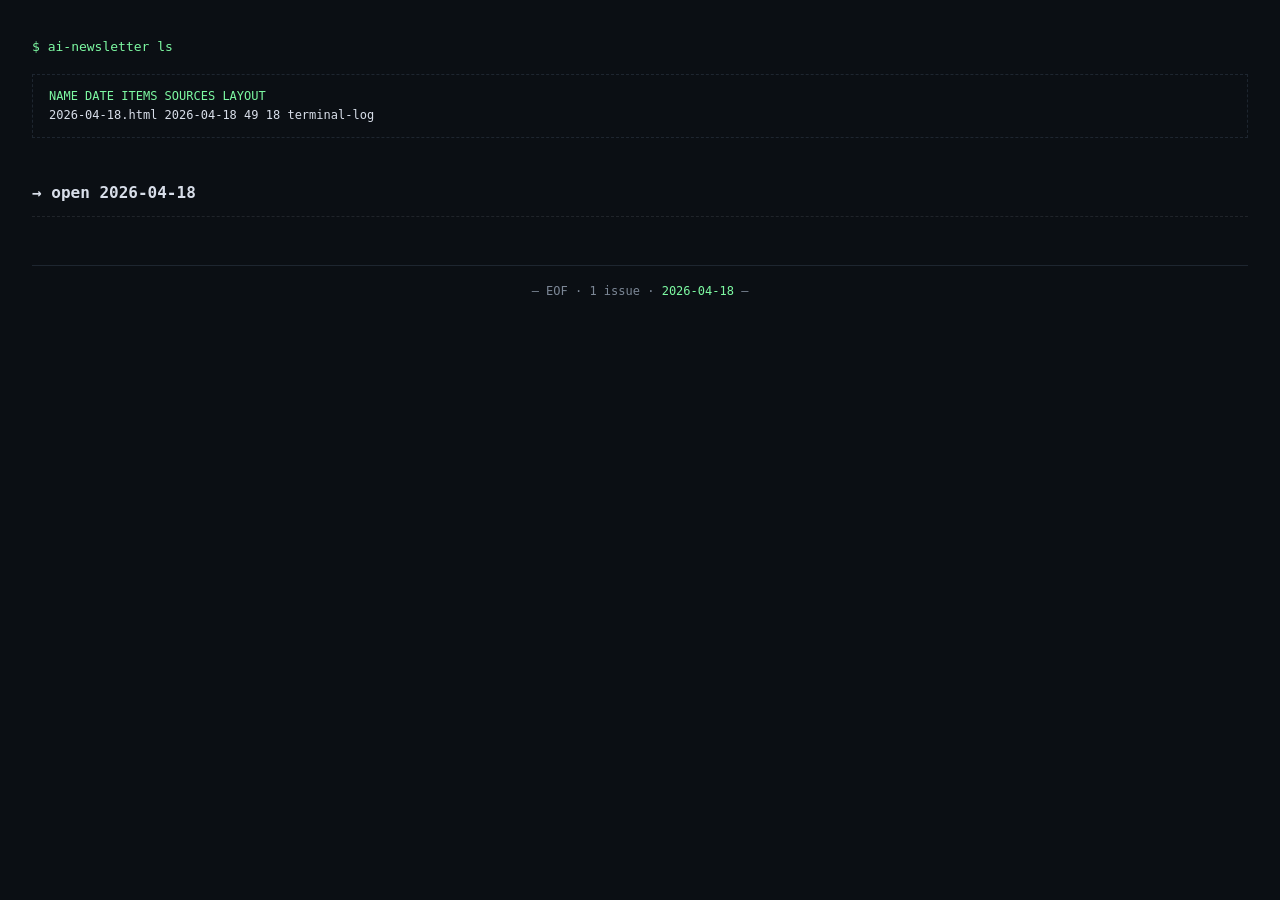
==== site/index.html @ 0787b19b "init: AI newsletter builder with skill and first issue - ai-newsletter-builder skill (SKILL.md + 6 r" ====
<!DOCTYPE html>
<html lang="zh-CN"><head>
  <meta charset="UTF-8">
  <meta name="viewport" content="width=device-width,initial-scale=1">
  <title>AI 日报</title>
  <link rel="stylesheet" href="assets/style.css">
</head><body>
<!-- layout: terminal-log -->
<!-- design: terminal -->

<pre class="prompt">$ ai-newsletter ls</pre>

<div class="meta-block">
  <span class="k">NAME             DATE         ITEMS  SOURCES  LAYOUT</span><br>
  2026-04-18.html  2026-04-18   49     18       terminal-log
</div>

<div class="log-entry">
  <a href="issues/2026-04-18.html">→ open 2026-04-18</a>
</div>

<footer class="eof">
  <p>— EOF · 1 issue · <a href="issues/2026-04-18.html">2026-04-18</a> —</p>
</footer>
</body></html>
---- site/assets/style.css ----
/* Generated by init_site.py — do not edit by hand. Regenerate by re-running init. */
:root {
  --bg: #0B0F14;
  --surface: #11161D;
  --ink: #D8DEE9;
  --ink-muted: #7C8796;
  --accent: #7DF9A2;
  --accent-soft: #1B2B22;
  --divider: #1E2630;
  --radius: 4px;
  --max-w: 820px;
  --font-body: "JetBrains Mono", "IBM Plex Mono", ui-monospace, "SF Mono", monospace;
  --font-display: "JetBrains Mono", "IBM Plex Mono", ui-monospace, monospace;
  --font-mono: "JetBrains Mono", "IBM Plex Mono", ui-monospace, monospace;

  --cat-major-release: #7DF9A2;
  --cat-industry-business: #F5C66C;
  --cat-research-frontier: #A1A1FF;
  --cat-tools-release: #5DE1E6;
  --cat-policy-regulation: #FF8D7A;
}

* { box-sizing: border-box; }
html, body { margin: 0; padding: 0; }
body {
  background: var(--bg);
  color: var(--ink);
  font-family: var(--font-body);
  -webkit-font-smoothing: antialiased;
  line-height: 1.6;
}
main { max-width: var(--max-w); margin: 0 auto; padding: 32px 24px 80px; }
a { color: var(--accent); text-decoration: none; }
a:hover { text-decoration: underline; }
hr { border: 0; border-top: 1px solid var(--divider); margin: 32px 0; }

h1, h2, h3 { font-family: var(--font-display); line-height: 1.3; margin-top: 0; }
h1 { font-size: 36px; }
h2 { font-size: 22px; margin-top: 40px; }
h3 { font-size: 18px; margin-top: 24px; }
p { margin: 0 0 12px; }
small { color: var(--ink-muted); font-size: 13px; }

.site-header { border-bottom: 1px solid var(--divider); padding: 20px 0; margin-bottom: 24px; }
.site-header a { color: var(--ink); font-weight: 600; }

.issue-list { list-style: none; padding: 0; margin: 0; }
.issue-list li { border-bottom: 1px solid var(--divider); padding: 18px 0; }
.issue-list li:last-child { border-bottom: 0; }
.issue-list time { color: var(--ink-muted); font-size: 13px; font-family: var(--font-mono); display: block; margin-bottom: 6px; }
.issue-list h3 a { color: var(--ink); }
.issue-list .teaser { color: var(--ink-muted); margin: 6px 0 10px; }
.issue-list .category-tags { display: flex; flex-wrap: wrap; gap: 8px; margin: 8px 0; }
.issue-list .top-item-list { list-style: none; padding: 0; margin: 12px 0 0; }
.issue-list .top-item-list li { padding: 6px 0; display: flex; flex-wrap: wrap; gap: 8px; align-items: baseline; border: 0; }
.issue-list .top-item-list li a { color: var(--ink); }

.category-tag { font-size: 11px; padding: 2px 8px; border-radius: 999px; background: var(--accent-soft); color: var(--accent); display: inline-block; }
.category-tag[data-slug="major-release"] { background: color-mix(in srgb, var(--cat-major-release) 15%, transparent); color: var(--cat-major-release); }
.category-tag[data-slug="industry-business"] { background: color-mix(in srgb, var(--cat-industry-business) 15%, transparent); color: var(--cat-industry-business); }
.category-tag[data-slug="research-frontier"] { background: color-mix(in srgb, var(--cat-research-frontier) 15%, transparent); color: var(--cat-research-frontier); }
.category-tag[data-slug="tools-release"] { background: color-mix(in srgb, var(--cat-tools-release) 15%, transparent); color: var(--cat-tools-release); }
.category-tag[data-slug="policy-regulation"] { background: color-mix(in srgb, var(--cat-policy-regulation) 15%, transparent); color: var(--cat-policy-regulation); }

.source-badge { font-size: 11px; color: var(--ink-muted); margin-left: 8px; font-family: var(--font-mono); }

article.item { border-bottom: 1px solid var(--divider); padding: 20px 0; }
article.item:last-child { border-bottom: 0; }
article.item h3 { margin: 0 0 4px; font-size: 18px; line-height: 1.35; }
article.item h3 a { color: var(--ink); }
article.item .meta { color: var(--ink-muted); font-size: 12px; margin-top: 6px; }
article.item details summary { cursor: pointer; color: var(--ink-muted); font-size: 12px; margin-top: 6px; }
article.item details ul { margin: 6px 0 0; padding-left: 18px; }

.category { margin-top: 40px; }
.category > h2 { display: flex; align-items: center; gap: 10px; }
.category__count { color: var(--ink-muted); font-size: 13px; font-weight: 400; }

.site-footer { margin-top: 80px; padding: 24px 0; border-top: 1px solid var(--divider); color: var(--ink-muted); font-size: 13px; text-align: center; }

/* === custom css from design.md === */
body { font-feature-settings: "liga" 0; }
.hero { border: 1px solid var(--divider); padding: 20px; margin: 24px 0 32px; background: var(--surface); }
.hero__prompt { color: var(--accent); font-size: 12px; margin-bottom: 12px; }
.hero__title { font-size: 28px; margin: 0 0 8px; }
.hero__lead { color: var(--ink-muted); margin: 0 0 12px; }
.hero__meta { color: var(--ink-muted); font-size: 12px; border-top: 1px dashed var(--divider); padding-top: 8px; }
.category-tag::before { content: "["; }
.category-tag::after { content: "]"; }

/* ── terminal-log layout ── */
body { padding: 24px 32px; }
.prompt { color: var(--accent); margin-bottom: 16px; }
.meta-block { font-size: 12px; margin-bottom: 32px; border: 1px dashed var(--divider); padding: 12px 16px; }
.meta-block .k { color: var(--accent); }
.category { margin-bottom: 40px; }
.category h2 { font-size: 14px; color: var(--accent); border-bottom: 1px solid var(--divider); padding-bottom: 6px; margin-bottom: 16px; letter-spacing: 0.2em; }
.log-entry { margin-bottom: 16px; padding: 10px 0; border-bottom: 1px dashed rgba(216,222,233,0.1); }
.log-entry .time { color: var(--ink-muted); margin-right: 8px; }
.log-entry .src { color: var(--accent-soft); background: rgba(125,249,162,0.1); padding: 1px 6px; border-radius: 3px; font-size: 11px; margin-right: 8px; }
.log-entry .tag-recent { color: var(--accent); font-size: 11px; margin-left: 6px; }
.log-entry a { color: var(--ink); text-decoration: none; font-weight: 700; }
.log-entry a:hover { color: var(--accent); }
.log-entry .body { margin-top: 6px; color: var(--ink-muted); font-size: 12px; line-height: 1.6; padding-left: 16px; }
.eof { color: var(--ink-muted); margin-top: 48px; border-top: 1px solid var(--divider); padding-top: 16px; font-size: 12px; text-align: center; }
.eof a { color: var(--accent); }
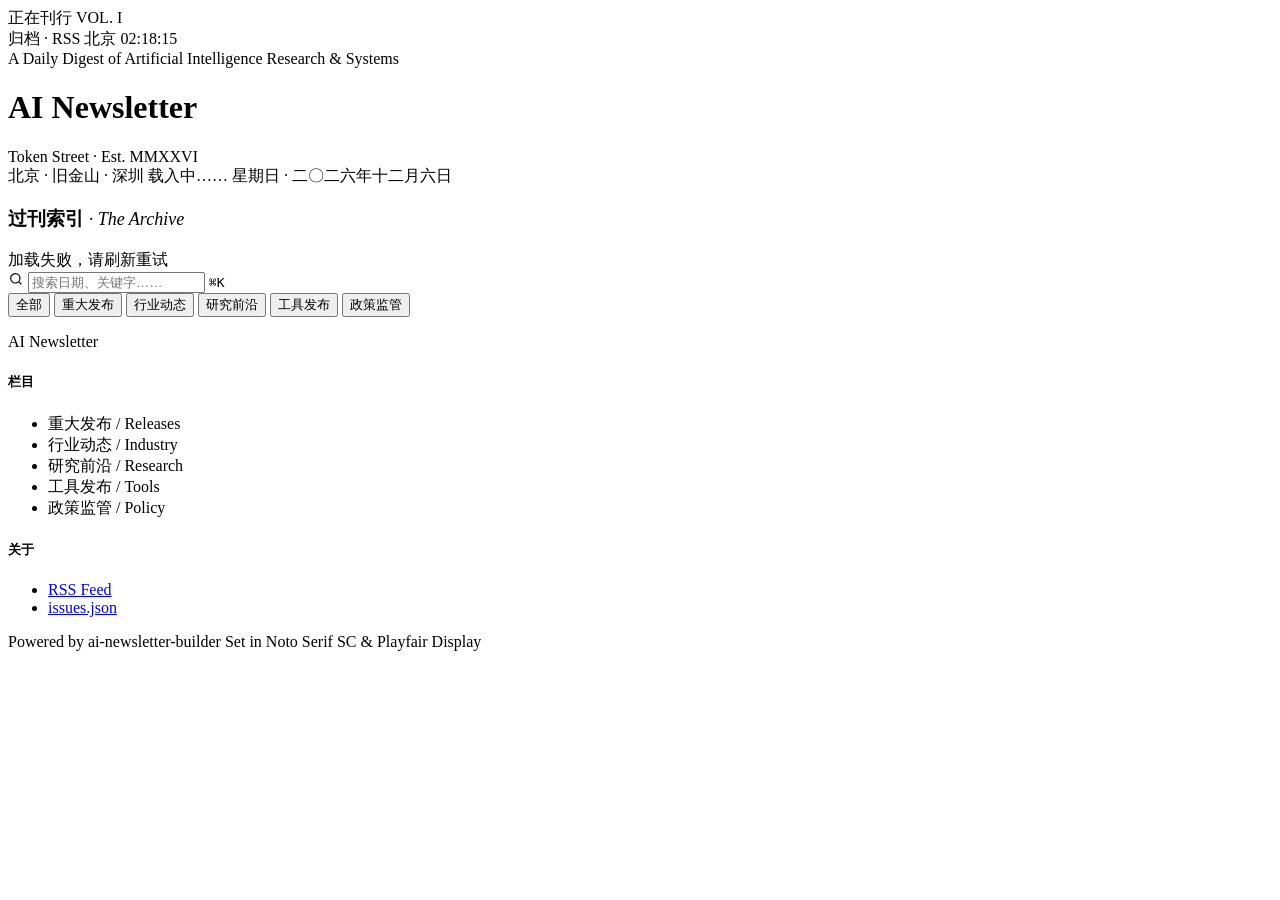
==== commit a92beeeb: "refactor: move skill files into skill/ subdirectory Restructure repo so skill and site coexist: - sk" ====
--- a/site/index.html
+++ b/site/index.html
@@ -1,25 +1,290 @@
-<!DOCTYPE html>
-<html lang="zh-CN"><head>
-  <meta charset="UTF-8">
+<!-- layout: newspaper-editorial -->
+<!doctype html>
+<html lang="zh-CN">
+<head>
+  <meta charset="utf-8">
   <meta name="viewport" content="width=device-width,initial-scale=1">
-  <title>AI 日报</title>
+  <title>AI Newsletter — </title>
+  <meta name="description" content="AI Newsletter — ">
   <link rel="stylesheet" href="assets/style.css">
-</head><body>
-<!-- layout: terminal-log -->
-<!-- design: terminal -->
-
-<pre class="prompt">$ ai-newsletter ls</pre>
-
-<div class="meta-block">
-  <span class="k">NAME             DATE         ITEMS  SOURCES  LAYOUT</span><br>
-  2026-04-18.html  2026-04-18   49     18       terminal-log
-</div>
-
-<div class="log-entry">
-  <a href="issues/2026-04-18.html">→ open 2026-04-18</a>
-</div>
-
-<footer class="eof">
-  <p>— EOF · 1 issue · <a href="issues/2026-04-18.html">2026-04-18</a> —</p>
-</footer>
-</body></html>
+  <link rel="alternate" type="application/rss+xml" title="AI Newsletter RSS" href="feed.xml">
+</head>
+<body>
+<main class="paper">
+
+  <!-- ====== TOP BAR ====== -->
+  <div class="topbar">
+    <div class="left">
+      <span><span class="dot"></span>正在刊行</span>
+      <span id="topbar-issue">VOL. I</span>
+    </div>
+    <div class="right">
+      <span>归档 · RSS</span>
+      <span id="clock">— : —</span>
+    </div>
+  </div>
+
+  <!-- ====== MASTHEAD ====== -->
+  <header class="masthead">
+    <div class="kicker">A Daily Digest of Artificial Intelligence Research &amp; Systems</div>
+    <h1><span class="cn">AI Newsletter</span></h1>
+    <div class="en">Token Street &middot; Est. MMXXVI</div>
+    <div class="meta-strip">
+      <span class="l">北京 · 旧金山 · 深圳</span>
+      <span class="c" id="issue-count">载入中……</span>
+      <span class="r" id="today">载入中……</span>
+    </div>
+  </header>
+
+  <!-- ====== FEATURED (由 JS 填充) ====== -->
+  <section class="featured" id="featured" style="display:none">
+    <div>
+      <div class="feat-tag">最新一期 · LATEST ISSUE</div>
+      <h2 id="feat-title"><a id="feat-link" href="#"></a></h2>
+      <p class="dek" id="feat-summary"></p>
+      <div class="byline" id="feat-byline"></div>
+    </div>
+    <aside class="aside">
+      <h4>今日数字 · IN NUMBERS</h4>
+      <ul id="feat-numbers"></ul>
+      <h4>头条 · TOP STORY</h4>
+      <p id="feat-quote" style="font-family:var(--serif);font-size:14px;line-height:1.6;color:var(--ink);font-style:italic;margin:0"></p>
+      <p id="feat-quote-attr" style="margin:6px 0 0;font-family:var(--mono);font-size:10px;letter-spacing:.14em;text-transform:uppercase;color:var(--ink-mute)"></p>
+    </aside>
+  </section>
+
+  <!-- ====== ARCHIVE ====== -->
+  <div class="section-head">
+    <h3>过刊索引 <span style="font-family:var(--display);font-style:italic;font-weight:400;color:var(--ink-soft);font-size:18px">· The Archive</span></h3>
+    <span class="meta" id="countline">载入中……</span>
+  </div>
+
+  <!-- Search + Filters -->
+  <div class="toolrow">
+    <label class="search" for="q">
+      <svg width="16" height="16" viewBox="0 0 24 24" fill="none" stroke="currentColor" stroke-width="1.8"><circle cx="11" cy="11" r="7"/><path d="m20 20-3.5-3.5"/></svg>
+      <input id="q" type="search" placeholder="搜索日期、关键字……" autocomplete="off"/>
+      <kbd>⌘K</kbd>
+    </label>
+    <div class="filters" id="filters">
+      <button class="chip on" data-cat="">全部</button>
+      <button class="chip" data-cat="major-release">重大发布</button>
+      <button class="chip" data-cat="industry-business">行业动态</button>
+      <button class="chip" data-cat="research-frontier">研究前沿</button>
+      <button class="chip" data-cat="tools-release">工具发布</button>
+      <button class="chip" data-cat="policy-regulation">政策监管</button>
+    </div>
+  </div>
+
+  <ul class="issues" id="issues-list"></ul>
+  <div id="noresults" class="empty" style="display:none">未找到匹配条目。</div>
+
+  <!-- ====== FOOTER ====== -->
+  <footer class="site-footer">
+    <div class="colophon">
+      <span class="brand">AI Newsletter</span>
+      
+    </div>
+    <div>
+      <h5>栏目</h5>
+      <ul>
+        <li>重大发布 / Releases</li>
+        <li>行业动态 / Industry</li>
+        <li>研究前沿 / Research</li>
+        <li>工具发布 / Tools</li>
+        <li>政策监管 / Policy</li>
+      </ul>
+    </div>
+    <div>
+      <h5>关于</h5>
+      <ul>
+        <li><a href="feed.xml">RSS Feed</a></li>
+        <li><a href="data/issues.json">issues.json</a></li>
+      </ul>
+    </div>
+    <div class="bottom">
+      <span>Powered by ai-newsletter-builder</span>
+      <span>Set in Noto Serif SC &amp; Playfair Display</span>
+    </div>
+  </footer>
+
+</main>
+
+<script>
+(function () {
+  var cnNum = function(n) { return '\u3007\u4E00\u4E8C\u4E09\u56DB\u4E94\u516D\u4E03\u516B\u4E5D'[n]; };
+  var dows  = ['\u65E5','\u4E00','\u4E8C','\u4E09','\u56DB','\u4E94','\u516D'];
+
+  function cnDate(d) {
+    var y   = String(d.getFullYear()).split('').map(function(c) { return cnNum(+c); }).join('');
+    var m   = d.getMonth() + 1;
+    var day = d.getDate();
+    var mo  = m <= 10 ? cnNum(m) : (m === 11 ? '\u5341\u4E00' : '\u5341\u4E8C');
+    var t   = Math.floor(day / 10), o = day % 10;
+    var da  = day < 10 ? cnNum(day)
+            : day === 10 ? '\u5341'
+            : day < 20  ? '\u5341' + cnNum(o)
+            : t === 2   ? '\u4E8C\u5341' + (o ? cnNum(o) : '')
+            :              '\u4E09\u5341' + (o ? cnNum(o) : '');
+    return '\u661F\u671F' + dows[d.getDay()] + ' \u00B7 ' + y + '\u5E74' + mo + '\u6708' + da + '\u65E5';
+  }
+
+  document.getElementById('today').textContent = cnDate(new Date());
+
+  var tick = function() {
+    var n = new Date();
+    document.getElementById('clock').textContent =
+      '\u5317\u4EAC ' + String(n.getHours()).padStart(2,'0') + ':' + String(n.getMinutes()).padStart(2,'0') + ':' + String(n.getSeconds()).padStart(2,'0');
+  };
+  tick(); setInterval(tick, 1000);
+
+  var CAT = {
+    'major-release':     '\u91CD\u5927\u53D1\u5E03',
+    'industry-business': '\u884C\u4E1A\u52A8\u6001',
+    'research-frontier': '\u7814\u7A76\u524D\u6CBF',
+    'tools-release':     '\u5DE5\u5177\u53D1\u5E03',
+    'policy-regulation': '\u653F\u7B56\u76D1\u7BA1'
+  };
+  var DOW_ZH = {SUN:'\u5468\u65E5',MON:'\u5468\u4E00',TUE:'\u5468\u4E8C',WED:'\u5468\u4E09',THU:'\u5468\u56DB',FRI:'\u5468\u4E94',SAT:'\u5468\u516D'};
+
+  var ISSUES = [];
+  var activeFilter = '';
+  var query = '';
+
+  function issueHref(it) {
+    return 'issues/?date=' + it.date;
+  }
+
+  function renderFeatured(it) {
+    var sec = document.getElementById('featured');
+    document.getElementById('feat-link').textContent = it.title;
+    document.getElementById('feat-link').href = issueHref(it);
+    document.getElementById('feat-summary').textContent = it.summary;
+
+    var d = new Date(it.date + 'T00:00:00');
+    var dow = ['SUN','MON','TUE','WED','THU','FRI','SAT'][d.getDay()];
+    document.getElementById('feat-byline').innerHTML =
+      '<span>' + it.date + ' \u00B7 ' + dow + '</span>' +
+      '<span class="sep"></span>' +
+      '<span>\u5171 ' + it.item_count + ' \u6761</span>' +
+      '<span class="sep"></span>' +
+      '<span>\u6765\u81EA ' + it.source_count + ' \u4E2A\u6E90</span>' +
+      '<span class="sep"></span>' +
+      '<span>5 \u5927\u680F\u76EE</span>';
+
+    var nums = Object.entries(it.categories || {}).map(function(entry, i) {
+      return '<li><span class="n">' + String(i+1).padStart(2,'0') + '</span><span>' + (CAT[entry[0]]||entry[0]) + '</span><span class="v">' + entry[1] + ' \u6761</span></li>';
+    }).join('');
+    document.getElementById('feat-numbers').innerHTML = nums;
+
+    if (it.quote) {
+      document.getElementById('feat-quote').textContent = '\u201C' + it.quote + '\u201D';
+      document.getElementById('feat-quote-attr').textContent = '\u2014\u2014 ' + it.date;
+    }
+
+    sec.style.display = '';
+  }
+
+  function renderList(list) {
+    document.getElementById('countline').textContent =
+      '\u5171 ' + list.length + ' \u671F \u00B7 \u6309\u65E5\u5012\u5E8F' +
+      (activeFilter ? ' \u00B7 #' + (CAT[activeFilter]||activeFilter) : '') +
+      (query        ? ' \u00B7 "' + query + '"' : '');
+
+    document.getElementById('issues-list').innerHTML = list.map(function(it) {
+      var catTags = Object.entries(it.categories || {}).map(function(entry) {
+        return '<span class="tag">' + (CAT[entry[0]]||entry[0]) + ' \u00B7 ' + entry[1] + '</span>';
+      }).join('');
+
+      var href = issueHref(it);
+      var topItems = (it.top_items || []).map(function(t) {
+        return '<div class="row">' +
+          '<span class="src-count">' + t.source_count + '\u6E90</span>' +
+          '<span><a href="' + href + '#' + (t.id||'') + '">' + t.title + '</a></span>' +
+          '<span style="font-family:var(--mono);font-size:10px;color:var(--ink-mute);white-space:nowrap">' + (CAT[t.category]||t.category) + '</span>' +
+        '</div>';
+      }).join('');
+
+      var d = new Date(it.date + 'T00:00:00');
+      var dow = it.dow || ['SUN','MON','TUE','WED','THU','FRI','SAT'][d.getDay()];
+
+      return '<li class="issue" onclick="location.href=\'' + href + '\'">' +
+        '<div class="num">' +
+          '<span>\u2116</span>' +
+          '<span class="big">' + String(it.n || '').padStart(3,'0') + '</span>' +
+        '</div>' +
+        '<div class="idate">' +
+          it.date +
+          '<span class="dow">' + dow + ' \u00B7 ' + (DOW_ZH[dow]||dow) + '</span>' +
+        '</div>' +
+        '<div class="ibody">' +
+          '<div class="eyebrow">\u8BCD\u5143\u957F\u8857 \u00B7 Daily</div>' +
+          '<div class="issue-title">' + it.title + '</div>' +
+          '<p class="idek">' + (it.summary||'') + '</p>' +
+          '<div class="itags">' + catTags + '</div>' +
+          '<span class="readmore">\u9605\u8BFB\u5168\u6587 \u2192</span>' +
+        '</div>' +
+        '<div class="iside">' +
+          '<div class="row"><span>\u6761\u76EE</span><span>' + it.item_count + ' \u6761</span></div>' +
+          '<div class="row"><span>\u6765\u6E90</span><span>' + it.source_count + ' \u4E2A</span></div>' +
+          topItems +
+        '</div>' +
+      '</li>';
+    }).join('');
+
+    document.getElementById('noresults').style.display = list.length ? 'none' : 'block';
+  }
+
+  function applyFilters() {
+    var q = query.trim().toLowerCase();
+    var list = ISSUES.filter(function(it) {
+      if (activeFilter && !(it.categories || {})[activeFilter]) return false;
+      if (!q) return true;
+      return [it.title, it.summary, it.date].join(' ').toLowerCase().indexOf(q) >= 0;
+    });
+    renderList(list);
+  }
+
+  document.getElementById('q').addEventListener('input', function(e) {
+    query = e.target.value; applyFilters();
+  });
+
+  document.querySelectorAll('#filters .chip').forEach(function(c) {
+    c.addEventListener('click', function() {
+      document.querySelectorAll('#filters .chip').forEach(function(x) { x.classList.remove('on'); });
+      c.classList.add('on');
+      activeFilter = c.dataset.cat;
+      applyFilters();
+    });
+  });
+
+  document.addEventListener('keydown', function(e) {
+    if ((e.metaKey || e.ctrlKey) && e.key.toLowerCase() === 'k') {
+      e.preventDefault();
+      document.getElementById('q').focus();
+    }
+  });
+
+  fetch('data/issues.json')
+    .then(function(r) { return r.json(); })
+    .then(function(data) {
+      ISSUES = (data.issues || []).sort(function(a, b) { return b.date.localeCompare(a.date); });
+
+      if (ISSUES.length) {
+        var latest = ISSUES[0];
+        document.getElementById('topbar-issue').textContent =
+          'VOL. I \u00B7 ISSUE ' + String(latest.n || ISSUES.length).padStart(3,'0');
+        document.getElementById('issue-count').textContent =
+          '\u7B2C ' + String(latest.n || ISSUES.length).padStart(3,'0') + ' \u671F \u00B7 \u6BCF\u65E5\u66F4\u65B0';
+        renderFeatured(latest);
+      }
+
+      applyFilters();
+    })
+    .catch(function() {
+      document.getElementById('countline').textContent = '\u52A0\u8F7D\u5931\u8D25\uFF0C\u8BF7\u5237\u65B0\u91CD\u8BD5';
+    });
+})();
+</script>
+</body>
+</html>
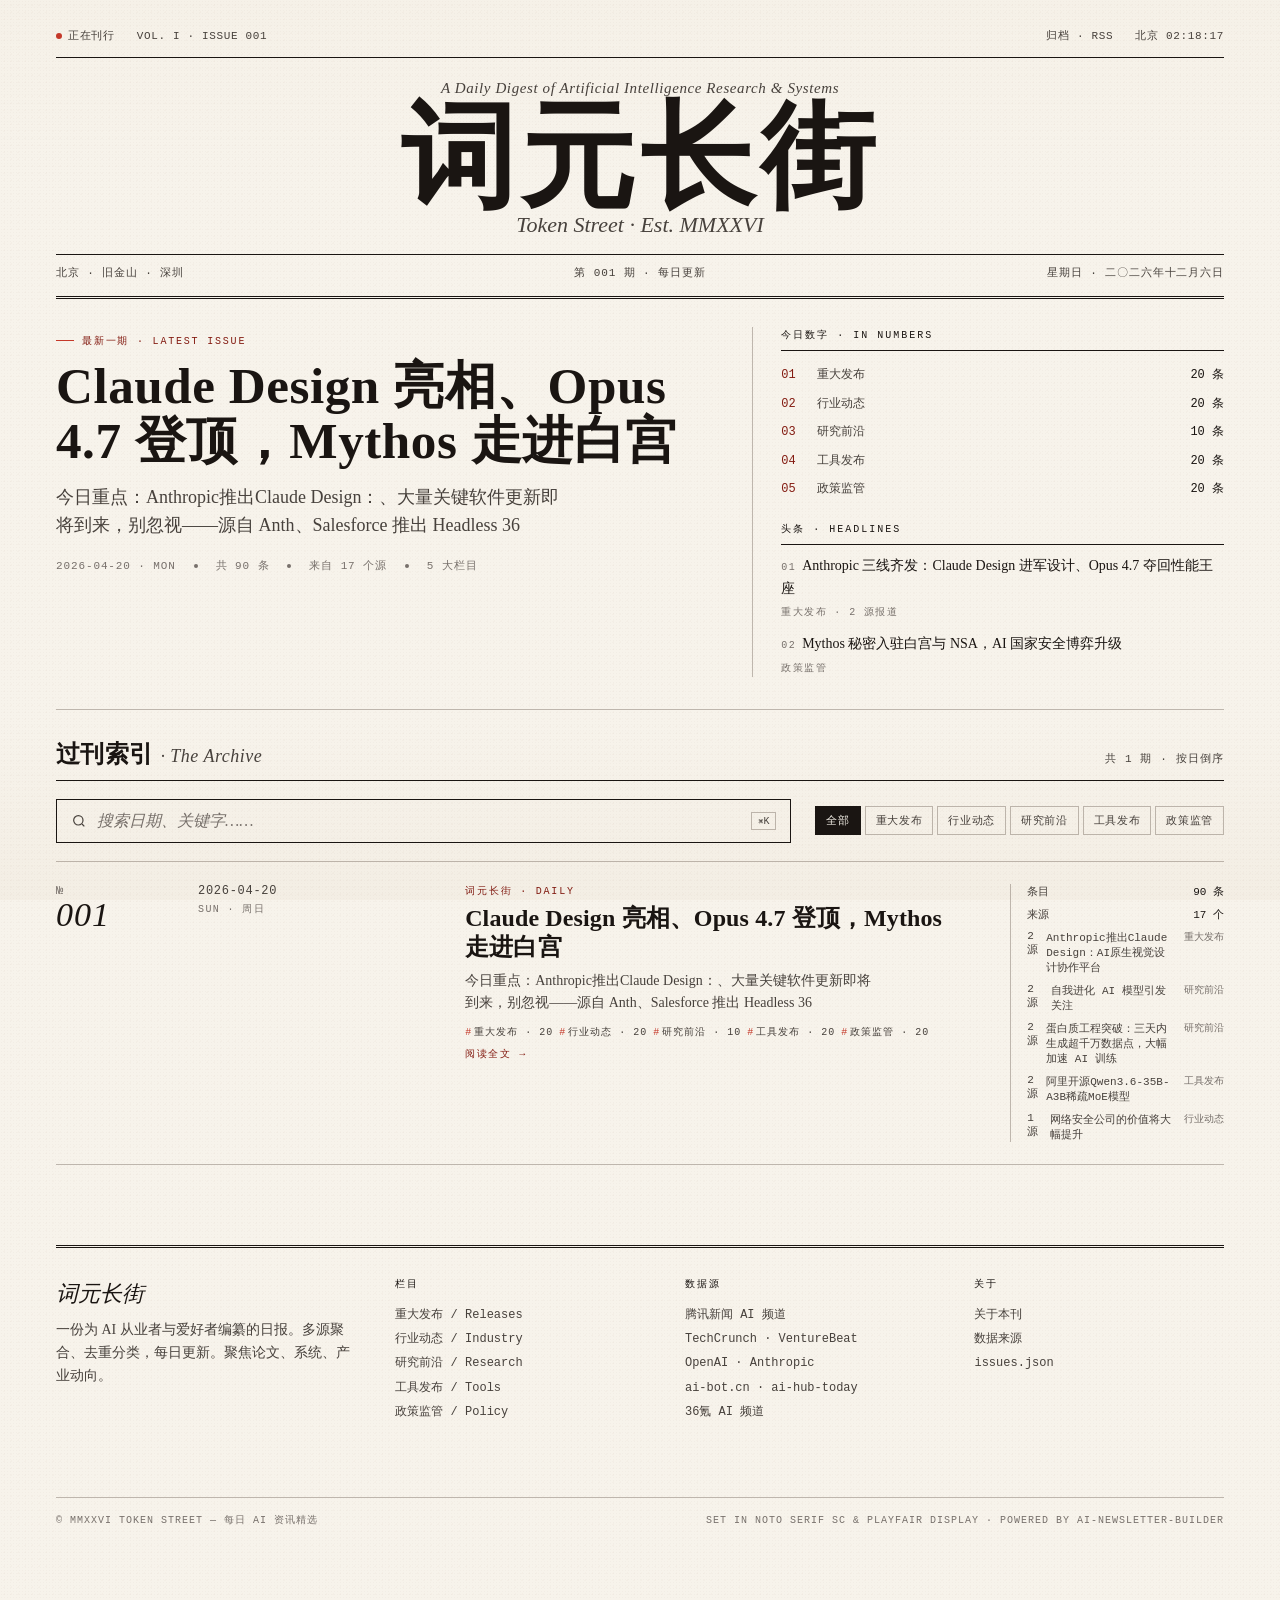
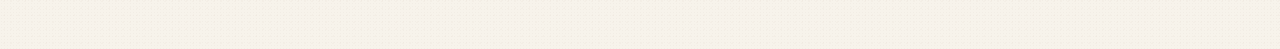
==== commit f4e238a4: "feat: 词元长街站点初版 — SPA 壳页、ciyuan-jie 设计、34 源配置、首期数据 - 替换所有 AI Newsletter 为词元长街，补充站点标题和描述 - 首页 RSS 链接可点" ====
--- a/site/index.html
+++ b/site/index.html
@@ -4,10 +4,10 @@
 <head>
   <meta charset="utf-8">
   <meta name="viewport" content="width=device-width,initial-scale=1">
-  <title>AI Newsletter — </title>
-  <meta name="description" content="AI Newsletter — ">
+  <title>词元长街 — 每日 AI 资讯精选</title>
+  <meta name="description" content="词元长街 — 每日 AI 资讯精选">
   <link rel="stylesheet" href="assets/style.css">
-  <link rel="alternate" type="application/rss+xml" title="AI Newsletter RSS" href="feed.xml">
+  <link rel="alternate" type="application/rss+xml" title="词元长街 RSS" href="feed.xml">
 </head>
 <body>
 <main class="paper">
@@ -19,7 +19,7 @@
       <span id="topbar-issue">VOL. I</span>
     </div>
     <div class="right">
-      <span>归档 · RSS</span>
+      <span>归档 · <a href="feed.xml" style="color:inherit">RSS</a></span>
       <span id="clock">— : —</span>
     </div>
   </div>
@@ -27,7 +27,7 @@
   <!-- ====== MASTHEAD ====== -->
   <header class="masthead">
     <div class="kicker">A Daily Digest of Artificial Intelligence Research &amp; Systems</div>
-    <h1><span class="cn">AI Newsletter</span></h1>
+    <h1><span class="cn">词元长街</span></h1>
     <div class="en">Token Street &middot; Est. MMXXVI</div>
     <div class="meta-strip">
       <span class="l">北京 · 旧金山 · 深圳</span>
@@ -47,9 +47,8 @@
     <aside class="aside">
       <h4>今日数字 · IN NUMBERS</h4>
       <ul id="feat-numbers"></ul>
-      <h4>头条 · TOP STORY</h4>
-      <p id="feat-quote" style="font-family:var(--serif);font-size:14px;line-height:1.6;color:var(--ink);font-style:italic;margin:0"></p>
-      <p id="feat-quote-attr" style="margin:6px 0 0;font-family:var(--mono);font-size:10px;letter-spacing:.14em;text-transform:uppercase;color:var(--ink-mute)"></p>
+      <h4>头条 · HEADLINES</h4>
+      <div id="feat-headlines"></div>
     </aside>
   </section>
 
@@ -82,8 +81,8 @@
   <!-- ====== FOOTER ====== -->
   <footer class="site-footer">
     <div class="colophon">
-      <span class="brand">AI Newsletter</span>
-      
+      <span class="brand">词元长街</span>
+      一份为 AI 从业者与爱好者编纂的日报。多源聚合、去重分类，每日更新。聚焦论文、系统、产业动向。
     </div>
     <div>
       <h5>栏目</h5>
@@ -96,15 +95,26 @@
       </ul>
     </div>
     <div>
+      <h5>数据源</h5>
+      <ul>
+        <li>腾讯新闻 AI 频道</li>
+        <li>TechCrunch · VentureBeat</li>
+        <li>OpenAI · Anthropic</li>
+        <li>ai-bot.cn · ai-hub-today</li>
+        <li>36氪 AI 频道</li>
+      </ul>
+    </div>
+    <div>
       <h5>关于</h5>
       <ul>
-        <li><a href="feed.xml">RSS Feed</a></li>
+        <li><a href="#">关于本刊</a></li>
+        <li><a href="#">数据来源</a></li>
         <li><a href="data/issues.json">issues.json</a></li>
       </ul>
     </div>
     <div class="bottom">
-      <span>Powered by ai-newsletter-builder</span>
-      <span>Set in Noto Serif SC &amp; Playfair Display</span>
+      <span>&copy; MMXXVI TOKEN STREET — 每日 AI 资讯精选</span>
+      <span>Set in Noto Serif SC &amp; Playfair Display · Powered by ai-newsletter-builder</span>
     </div>
   </footer>
 
@@ -177,9 +187,16 @@
     }).join('');
     document.getElementById('feat-numbers').innerHTML = nums;
 
-    if (it.quote) {
-      document.getElementById('feat-quote').textContent = '\u201C' + it.quote + '\u201D';
-      document.getElementById('feat-quote-attr').textContent = '\u2014\u2014 ' + it.date;
+    var headlinesEl = document.getElementById('feat-headlines');
+    var headlines = it.headlines || [];
+    if (headlines.length) {
+      headlinesEl.innerHTML = headlines.map(function(h, i) {
+        return '<p style="font-family:var(--serif);font-size:14px;line-height:1.6;color:var(--ink);margin:' + (i ? '12px 0 0' : '0') + '">' +
+          '<span style="font-family:var(--mono);font-size:10px;letter-spacing:.14em;color:var(--ink-mute);margin-right:6px">' + String(i+1).padStart(2,'0') + '</span>' +
+          h.title +
+          '</p>' +
+          '<p style="margin:4px 0 0;font-family:var(--mono);font-size:10px;letter-spacing:.14em;text-transform:uppercase;color:var(--ink-mute)">' + (h.tag || '') + '</p>';
+      }).join('');
     }
 
     sec.style.display = '';
--- a/site/assets/style.css
+++ b/site/assets/style.css
@@ -0,0 +1,841 @@
+/* ── AI 日报 · 报纸印刷风格 ─────────────────────────────────────────────────
+ * 设计参照：机器之眸 editorial style
+ * 字体：Noto Serif SC · Playfair Display · JetBrains Mono
+ * 色调：暖纸色底 + 墨黑字 + 朱砂红点缀
+ */
+
+@import url('https://fonts.googleapis.com/css2?family=Noto+Serif+SC:wght@300;400;500;600;700;900&family=Playfair+Display:ital,wght@0,400;0,700;0,900;1,400;1,700&family=JetBrains+Mono:wght@300;400;500&display=swap');
+
+/* ─── Design Tokens ──────────────────────────────────────────────────────── */
+:root {
+  --paper:      oklch(0.965 0.012 85);
+  --paper-2:    oklch(0.935 0.015 82);
+  --rule:       oklch(0.78 0.015 70);
+  --ink:        oklch(0.20 0.010 60);
+  --ink-soft:   oklch(0.38 0.012 60);
+  --ink-mute:   oklch(0.55 0.012 60);
+  --accent:     oklch(0.55 0.18 30);
+  --accent-ink: oklch(0.40 0.14 30);
+
+  --serif:   "Noto Serif SC", "Songti SC", "SimSun", serif;
+  --display: "Playfair Display", "Noto Serif SC", serif;
+  --mono:    "JetBrains Mono", ui-monospace, monospace;
+}
+
+/* ─── Reset ──────────────────────────────────────────────────────────────── */
+*, *::before, *::after { box-sizing: border-box; margin: 0; padding: 0; }
+
+/* ─── Base ───────────────────────────────────────────────────────────────── */
+html, body {
+  background: var(--paper);
+  color: var(--ink);
+  font-family: var(--serif);
+  -webkit-font-smoothing: antialiased;
+}
+
+body {
+  background-image:
+    radial-gradient(oklch(0.88 0.02 75 / .18) 1px, transparent 1px),
+    radial-gradient(oklch(0.88 0.02 75 / .12) 1px, transparent 1px);
+  background-size: 3px 3px, 7px 7px;
+  background-position: 0 0, 1px 2px;
+}
+
+a { color: inherit; text-decoration: none; }
+
+/* ─── Paper Wrapper ──────────────────────────────────────────────────────── */
+.paper {
+  max-width: 1280px;
+  margin: 0 auto;
+  padding: 28px 56px 120px;
+  position: relative;
+}
+
+.paper::before {
+  content: "";
+  position: fixed;
+  inset: 0;
+  pointer-events: none;
+  z-index: 1;
+  background:
+    linear-gradient(180deg, oklch(0.92 0.02 80 / .08), transparent 20%, transparent 80%, oklch(0.85 0.03 75 / .10));
+  mix-blend-mode: multiply;
+}
+
+/* ─── Top Bar ────────────────────────────────────────────────────────────── */
+.topbar {
+  display: flex;
+  justify-content: space-between;
+  align-items: center;
+  font-family: var(--mono);
+  font-size: 11px;
+  letter-spacing: .06em;
+  color: var(--ink-soft);
+  text-transform: uppercase;
+  padding-bottom: 14px;
+  border-bottom: 1px solid var(--ink);
+}
+
+.topbar .left,
+.topbar .right { display: flex; gap: 22px; align-items: center; }
+
+.topbar .dot {
+  width: 6px; height: 6px;
+  border-radius: 50%;
+  background: var(--accent);
+  display: inline-block;
+  margin-right: 6px;
+  vertical-align: middle;
+}
+
+/* ─── Masthead ───────────────────────────────────────────────────────────── */
+.masthead {
+  text-align: center;
+  padding: 22px 0 6px;
+  border-bottom: 3px double var(--ink);
+}
+
+.masthead .kicker {
+  font-family: var(--display);
+  font-style: italic;
+  font-weight: 400;
+  font-size: 15px;
+  color: var(--ink-soft);
+  letter-spacing: .04em;
+}
+
+.masthead h1 {
+  font-family: var(--serif);
+  font-weight: 900;
+  font-size: clamp(72px, 9vw, 140px);
+  line-height: .95;
+  margin: 6px 0 4px;
+  letter-spacing: .04em;
+}
+
+.masthead h1 .cn {
+  display: inline-block;
+  position: relative;
+}
+
+.masthead h1 .cn::after {
+  content: "";
+  position: absolute;
+  left: -8px; right: -8px; bottom: 8px;
+  height: 14px;
+  background: var(--accent);
+  opacity: .18;
+  z-index: -1;
+  border-radius: 2px;
+}
+
+.masthead .en {
+  font-family: var(--display);
+  font-style: italic;
+  font-weight: 400;
+  font-size: 22px;
+  color: var(--ink-soft);
+  margin-top: -4px;
+}
+
+.masthead .meta-strip {
+  display: grid;
+  grid-template-columns: 1fr auto 1fr;
+  align-items: center;
+  font-family: var(--mono);
+  font-size: 11px;
+  letter-spacing: .08em;
+  text-transform: uppercase;
+  color: var(--ink-soft);
+  padding: 10px 0;
+  border-top: 1px solid var(--ink);
+  margin-top: 16px;
+}
+
+.masthead .meta-strip .c { text-align: center; }
+.masthead .meta-strip .l { text-align: left; }
+.masthead .meta-strip .r { text-align: right; }
+
+/* ─── Tool Row ───────────────────────────────────────────────────────────── */
+.toolrow {
+  display: grid;
+  grid-template-columns: 1fr auto;
+  gap: 24px;
+  padding: 18px 0;
+  border-bottom: 1px solid var(--rule);
+  align-items: center;
+}
+
+.search {
+  display: flex;
+  align-items: center;
+  gap: 10px;
+  border: 1px solid var(--ink);
+  padding: 8px 14px;
+  background: transparent;
+}
+
+.search svg { flex: 0 0 auto; color: var(--ink-soft); }
+
+.search input {
+  border: 0;
+  background: transparent;
+  flex: 1;
+  outline: none;
+  font-family: var(--serif);
+  font-size: 16px;
+  color: var(--ink);
+  padding: 4px 0;
+}
+
+.search input::placeholder { color: var(--ink-mute); font-style: italic; }
+
+.search kbd {
+  font-family: var(--mono);
+  font-size: 10px;
+  padding: 2px 6px;
+  border: 1px solid var(--rule);
+  color: var(--ink-soft);
+}
+
+.filters { display: flex; gap: 4px; flex-wrap: wrap; }
+
+.chip {
+  font-family: var(--mono);
+  font-size: 11px;
+  letter-spacing: .06em;
+  text-transform: uppercase;
+  padding: 6px 10px;
+  border: 1px solid var(--rule);
+  color: var(--ink-soft);
+  cursor: pointer;
+  background: transparent;
+}
+
+.chip:hover { border-color: var(--ink); color: var(--ink); }
+.chip.on    { background: var(--ink); color: var(--paper); border-color: var(--ink); }
+
+/* ─── Featured (Homepage) ────────────────────────────────────────────────── */
+.featured {
+  display: grid;
+  grid-template-columns: 1.4fr 1fr;
+  gap: 36px;
+  padding: 28px 0 32px;
+  border-bottom: 1px solid var(--rule);
+}
+
+.feat-tag {
+  font-family: var(--mono);
+  font-size: 10px;
+  letter-spacing: .18em;
+  text-transform: uppercase;
+  color: var(--accent-ink);
+  display: inline-flex;
+  align-items: center;
+  gap: 8px;
+}
+
+.feat-tag::before { content: ""; width: 18px; height: 1px; background: var(--accent); }
+
+.featured h2 {
+  font-family: var(--serif);
+  font-weight: 700;
+  line-height: 1.08;
+  letter-spacing: .01em;
+  font-size: clamp(36px, 4vw, 56px);
+  margin: 10px 0 14px;
+}
+
+.featured h2 a:hover { color: var(--accent); }
+
+.featured .dek {
+  font-size: 18px;
+  line-height: 1.6;
+  color: var(--ink-soft);
+  max-width: 56ch;
+  margin: 0 0 18px;
+}
+
+.featured .byline {
+  font-family: var(--mono);
+  font-size: 11px;
+  letter-spacing: .08em;
+  text-transform: uppercase;
+  color: var(--ink-mute);
+  display: flex;
+  gap: 18px;
+  flex-wrap: wrap;
+  align-items: center;
+}
+
+.featured .byline .sep {
+  width: 4px; height: 4px;
+  background: var(--ink-mute);
+  border-radius: 50%;
+}
+
+.featured .aside {
+  border-left: 1px solid var(--rule);
+  padding-left: 28px;
+  font-family: var(--mono);
+  font-size: 12px;
+  line-height: 1.7;
+  color: var(--ink-soft);
+}
+
+.featured .aside h4 {
+  font-family: var(--mono);
+  font-weight: 500;
+  font-size: 10px;
+  letter-spacing: .2em;
+  text-transform: uppercase;
+  color: var(--ink);
+  margin: 0 0 10px;
+  padding-bottom: 6px;
+  border-bottom: 1px solid var(--ink);
+}
+
+.featured .aside ul { list-style: none; padding: 0; margin: 0 0 18px; }
+
+.featured .aside li {
+  display: grid;
+  grid-template-columns: 28px 1fr auto;
+  gap: 8px;
+  padding: 4px 0;
+}
+
+.featured .aside li .n { color: var(--accent-ink); }
+.featured .aside li .v { color: var(--ink); text-align: right; }
+
+/* ─── Section Head ───────────────────────────────────────────────────────── */
+.section-head {
+  display: flex;
+  justify-content: space-between;
+  align-items: baseline;
+  padding: 28px 0 10px;
+  border-bottom: 1px solid var(--ink);
+}
+
+.section-head h3 {
+  font-family: var(--serif);
+  font-weight: 900;
+  font-size: 24px;
+  margin: 0;
+  letter-spacing: .02em;
+}
+
+.section-head .meta {
+  font-family: var(--mono);
+  font-size: 11px;
+  color: var(--ink-soft);
+  letter-spacing: .1em;
+  text-transform: uppercase;
+}
+
+/* ─── Issue List (Homepage) ──────────────────────────────────────────────── */
+.issues { list-style: none; margin: 0; padding: 0; }
+
+.issue {
+  display: grid;
+  grid-template-columns: 110px 1.1fr 2.4fr 1fr;
+  gap: 32px;
+  padding: 22px 0;
+  border-bottom: 1px solid var(--rule);
+  align-items: start;
+  cursor: pointer;
+  transition: background .15s ease;
+}
+
+.issue:hover { background: oklch(0.97 0.02 80); }
+.issue:hover .issue-title { color: var(--accent); }
+
+.issue .num {
+  font-family: var(--mono);
+  font-size: 12px;
+  letter-spacing: .08em;
+  color: var(--ink-mute);
+  display: flex;
+  flex-direction: column;
+  gap: 4px;
+}
+
+.issue .num .big {
+  font-family: var(--display);
+  font-style: italic;
+  font-weight: 400;
+  font-size: 34px;
+  color: var(--ink);
+  line-height: 1;
+  margin-top: -4px;
+}
+
+.issue .idate {
+  font-family: var(--mono);
+  font-size: 12px;
+  color: var(--ink-soft);
+  letter-spacing: .06em;
+}
+
+.issue .idate .dow {
+  display: block;
+  text-transform: uppercase;
+  color: var(--ink-mute);
+  font-size: 10px;
+  letter-spacing: .14em;
+  margin-top: 4px;
+}
+
+.issue .ibody { padding-right: 12px; }
+
+.issue .eyebrow {
+  font-family: var(--mono);
+  font-size: 10px;
+  letter-spacing: .18em;
+  text-transform: uppercase;
+  color: var(--accent-ink);
+  margin-bottom: 6px;
+}
+
+.issue-title {
+  font-family: var(--serif);
+  font-weight: 700;
+  font-size: 24px;
+  line-height: 1.22;
+  margin: 0 0 8px;
+  letter-spacing: .005em;
+  transition: color .15s;
+}
+
+.issue .idek {
+  font-size: 14px;
+  line-height: 1.55;
+  color: var(--ink-soft);
+  margin: 0 0 10px;
+  max-width: 58ch;
+}
+
+.issue .itags { display: flex; gap: 6px; flex-wrap: wrap; margin-top: 4px; }
+
+.tag {
+  font-family: var(--mono);
+  font-size: 10px;
+  letter-spacing: .1em;
+  text-transform: uppercase;
+  color: var(--ink-soft);
+  padding: 2px 0;
+}
+
+.tag::before { content: "#"; color: var(--accent); margin-right: 2px; }
+
+.issue .iside {
+  font-family: var(--mono);
+  font-size: 11px;
+  color: var(--ink-soft);
+  display: flex;
+  flex-direction: column;
+  gap: 8px;
+  border-left: 1px solid var(--rule);
+  padding-left: 16px;
+}
+
+.issue .iside .row { display: flex; justify-content: space-between; gap: 8px; }
+.issue .iside .row span:last-child { color: var(--ink); }
+
+.issue .readmore {
+  font-family: var(--mono);
+  font-size: 10px;
+  letter-spacing: .16em;
+  text-transform: uppercase;
+  color: var(--accent-ink);
+  margin-top: 6px;
+  display: inline-flex;
+  align-items: center;
+  gap: 6px;
+}
+
+/* ─── Category Label (Issue Page) ────────────────────────────────────────── */
+.cat-head {
+  display: flex;
+  justify-content: space-between;
+  align-items: baseline;
+  padding: 28px 0 10px;
+  border-bottom: 1px solid var(--ink);
+  margin-top: 8px;
+}
+
+.cat-head .cat-name {
+  font-family: var(--serif);
+  font-weight: 900;
+  font-size: 22px;
+  letter-spacing: .02em;
+}
+
+.cat-head .cat-en {
+  font-family: var(--display);
+  font-style: italic;
+  font-weight: 400;
+  color: var(--ink-soft);
+  font-size: 16px;
+  margin-left: 10px;
+}
+
+.cat-head .cat-count {
+  font-family: var(--mono);
+  font-size: 11px;
+  color: var(--ink-soft);
+  letter-spacing: .1em;
+  text-transform: uppercase;
+}
+
+/* ─── Article Items (Issue Page) ─────────────────────────────────────────── */
+.articles { list-style: none; margin: 0; padding: 0; }
+
+.article {
+  display: grid;
+  grid-template-columns: 72px 1fr;
+  gap: 28px;
+  padding: 22px 0;
+  border-bottom: 1px solid var(--rule);
+  align-items: start;
+}
+
+.article.multi-source {
+  border-left: 3px solid var(--accent);
+  padding-left: 14px;
+  margin-left: -17px;
+}
+
+.article .art-num {
+  font-family: var(--mono);
+  font-size: 11px;
+  letter-spacing: .06em;
+  color: var(--ink-mute);
+  display: flex;
+  flex-direction: column;
+  gap: 4px;
+  padding-top: 2px;
+}
+
+.article .art-num .art-n {
+  font-family: var(--display);
+  font-style: italic;
+  font-size: 26px;
+  color: var(--ink);
+  line-height: 1;
+}
+
+.article .art-eyebrow {
+  font-family: var(--mono);
+  font-size: 10px;
+  letter-spacing: .18em;
+  text-transform: uppercase;
+  color: var(--accent-ink);
+  margin-bottom: 6px;
+  display: inline-flex;
+  align-items: center;
+  gap: 8px;
+}
+
+.article .art-eyebrow::before { content: ""; width: 12px; height: 1px; background: var(--accent); }
+
+.article h3 {
+  font-family: var(--serif);
+  font-weight: 700;
+  font-size: 21px;
+  line-height: 1.22;
+  letter-spacing: .005em;
+  margin: 0 0 8px;
+}
+
+.article h3 a { color: var(--ink); }
+.article h3 a:hover { color: var(--accent); }
+
+.article .art-dek {
+  font-size: 15px;
+  line-height: 1.6;
+  color: var(--ink-soft);
+  margin: 0 0 10px;
+  max-width: 64ch;
+}
+
+.article .art-dek ul { padding-left: 18px; margin-top: 6px; }
+.article .art-dek li { margin-bottom: 3px; }
+.article .art-dek strong { color: var(--ink); font-weight: 700; }
+
+.article .art-meta {
+  font-family: var(--mono);
+  font-size: 10px;
+  letter-spacing: .08em;
+  text-transform: uppercase;
+  color: var(--ink-mute);
+  display: flex;
+  gap: 14px;
+  flex-wrap: wrap;
+  align-items: center;
+  margin-bottom: 8px;
+}
+
+.article .art-meta .sep {
+  width: 3px; height: 3px;
+  background: var(--ink-mute);
+  border-radius: 50%;
+}
+
+.article .art-meta .src-count { color: var(--accent-ink); }
+
+.article .art-tags { display: flex; gap: 6px; flex-wrap: wrap; margin-bottom: 8px; }
+
+.badge {
+  font-family: var(--mono);
+  font-size: 10px;
+  letter-spacing: .08em;
+  text-transform: uppercase;
+  color: var(--ink-soft);
+  padding: 2px 6px;
+  border: 1px solid var(--rule);
+}
+
+.badge-hot {
+  background: var(--accent);
+  color: var(--paper);
+  border-color: var(--accent);
+}
+
+.article .art-link {
+  font-family: var(--mono);
+  font-size: 10px;
+  letter-spacing: .16em;
+  text-transform: uppercase;
+  color: var(--accent-ink);
+  display: inline-flex;
+  align-items: center;
+  gap: 6px;
+}
+
+.article .art-link:hover { color: var(--accent); }
+
+.article .alt-urls {
+  margin-top: 8px;
+  font-family: var(--mono);
+  font-size: 10px;
+  color: var(--ink-mute);
+}
+
+.article .alt-urls summary {
+  cursor: pointer;
+  letter-spacing: .08em;
+  text-transform: uppercase;
+}
+
+.article .alt-urls ul { list-style: none; padding-left: 12px; margin-top: 6px; }
+.article .alt-urls li { padding: 2px 0; }
+.article .alt-urls li a:hover { color: var(--accent); }
+
+/* ─── Highlights Block (Issue Page) ─────────────────────────────────────── */
+.highlights-block {
+  display: grid;
+  grid-template-columns: 1.4fr 1fr;
+  gap: 36px;
+  padding: 28px 0 32px;
+  border-bottom: 1px solid var(--rule);
+}
+
+.highlights-block .hl-title {
+  font-family: var(--mono);
+  font-size: 10px;
+  letter-spacing: .18em;
+  text-transform: uppercase;
+  color: var(--accent-ink);
+  display: inline-flex;
+  align-items: center;
+  gap: 8px;
+  margin-bottom: 10px;
+}
+
+.highlights-block .hl-title::before { content: ""; width: 18px; height: 1px; background: var(--accent); }
+
+.highlights-block h2 {
+  font-family: var(--serif);
+  font-weight: 700;
+  font-size: clamp(26px, 2.5vw, 36px);
+  line-height: 1.1;
+  margin: 0 0 14px;
+  letter-spacing: .01em;
+}
+
+.hl-list {
+  list-style: none;
+  padding: 0;
+  margin: 0;
+  counter-reset: hl;
+}
+
+.hl-list li {
+  display: grid;
+  grid-template-columns: 22px 1fr;
+  gap: 10px;
+  padding: 7px 0;
+  border-bottom: 1px solid var(--rule);
+  font-size: 14px;
+  line-height: 1.55;
+  color: var(--ink-soft);
+  counter-increment: hl;
+}
+
+.hl-list li::before {
+  content: counter(hl, decimal-leading-zero);
+  font-family: var(--mono);
+  font-size: 10px;
+  color: var(--accent-ink);
+  padding-top: 3px;
+}
+
+.hl-list li a { color: var(--ink); }
+.hl-list li a:hover { color: var(--accent); }
+.hl-list li strong { color: var(--ink); }
+
+.stats-aside {
+  border-left: 1px solid var(--rule);
+  padding-left: 28px;
+  font-family: var(--mono);
+  font-size: 12px;
+  line-height: 1.7;
+  color: var(--ink-soft);
+}
+
+.stats-aside h4 {
+  font-family: var(--mono);
+  font-weight: 500;
+  font-size: 10px;
+  letter-spacing: .2em;
+  text-transform: uppercase;
+  color: var(--ink);
+  margin: 0 0 10px;
+  padding-bottom: 6px;
+  border-bottom: 1px solid var(--ink);
+}
+
+.stats-aside ul { list-style: none; padding: 0; margin: 0 0 18px; }
+
+.stats-aside li {
+  display: grid;
+  grid-template-columns: 26px 1fr auto;
+  gap: 8px;
+  padding: 4px 0;
+}
+
+.stats-aside li .n { color: var(--accent-ink); }
+.stats-aside li .v { color: var(--ink); text-align: right; }
+
+/* ─── Issue Navigation ───────────────────────────────────────────────────── */
+.issue-nav {
+  display: flex;
+  justify-content: space-between;
+  align-items: center;
+  padding: 24px 0 0;
+  font-family: var(--mono);
+  font-size: 11px;
+  letter-spacing: .1em;
+  text-transform: uppercase;
+  color: var(--ink-soft);
+  border-top: 1px solid var(--rule);
+  margin-top: 20px;
+}
+
+.issue-nav a:hover { color: var(--accent); }
+
+/* ─── Empty State ────────────────────────────────────────────────────────── */
+.empty {
+  padding: 60px;
+  text-align: center;
+  color: var(--ink-mute);
+  font-style: italic;
+}
+
+/* ─── Footer ─────────────────────────────────────────────────────────────── */
+footer.site-footer {
+  margin-top: 80px;
+  padding-top: 28px;
+  border-top: 3px double var(--ink);
+  display: grid;
+  grid-template-columns: 1.2fr 1fr 1fr 1fr;
+  gap: 40px;
+  font-family: var(--mono);
+  font-size: 12px;
+  color: var(--ink-soft);
+  line-height: 1.7;
+}
+
+footer.site-footer h5 {
+  font-family: var(--mono);
+  font-weight: 500;
+  font-size: 10px;
+  letter-spacing: .2em;
+  text-transform: uppercase;
+  color: var(--ink);
+  margin: 0 0 10px;
+}
+
+.colophon {
+  font-family: var(--serif);
+  font-size: 14px;
+  line-height: 1.65;
+  color: var(--ink-soft);
+}
+
+.colophon .brand {
+  font-family: var(--display);
+  font-style: italic;
+  font-size: 22px;
+  color: var(--ink);
+  display: block;
+  margin-bottom: 6px;
+}
+
+footer.site-footer ul { list-style: none; padding: 0; margin: 0; }
+footer.site-footer li { padding: 2px 0; }
+footer.site-footer li a:hover { color: var(--accent); }
+
+.bottom {
+  grid-column: 1 / -1;
+  margin-top: 32px;
+  padding-top: 14px;
+  border-top: 1px solid var(--rule);
+  display: flex;
+  justify-content: space-between;
+  font-family: var(--mono);
+  font-size: 10px;
+  letter-spacing: .1em;
+  text-transform: uppercase;
+  color: var(--ink-mute);
+}
+
+/* ─── Responsive ─────────────────────────────────────────────────────────── */
+@media (max-width: 900px) {
+  .paper { padding: 20px 20px 80px; }
+
+  .featured,
+  .highlights-block { grid-template-columns: 1fr; }
+
+  .featured .aside,
+  .stats-aside {
+    border-left: 0;
+    border-top: 1px solid var(--rule);
+    padding-left: 0;
+    padding-top: 20px;
+  }
+
+  .issue { grid-template-columns: 1fr; gap: 10px; }
+  .issue .iside { border-left: 0; padding-left: 0; border-top: 1px dashed var(--rule); padding-top: 10px; }
+
+  .article { grid-template-columns: 1fr; gap: 4px; }
+  .article .art-num { display: none; }
+  .article.multi-source { margin-left: 0; padding-left: 12px; }
+
+  footer.site-footer { grid-template-columns: 1fr 1fr; }
+  .toolrow { grid-template-columns: 1fr; }
+}
+
+@media (max-width: 540px) {
+  footer.site-footer { grid-template-columns: 1fr; }
+}
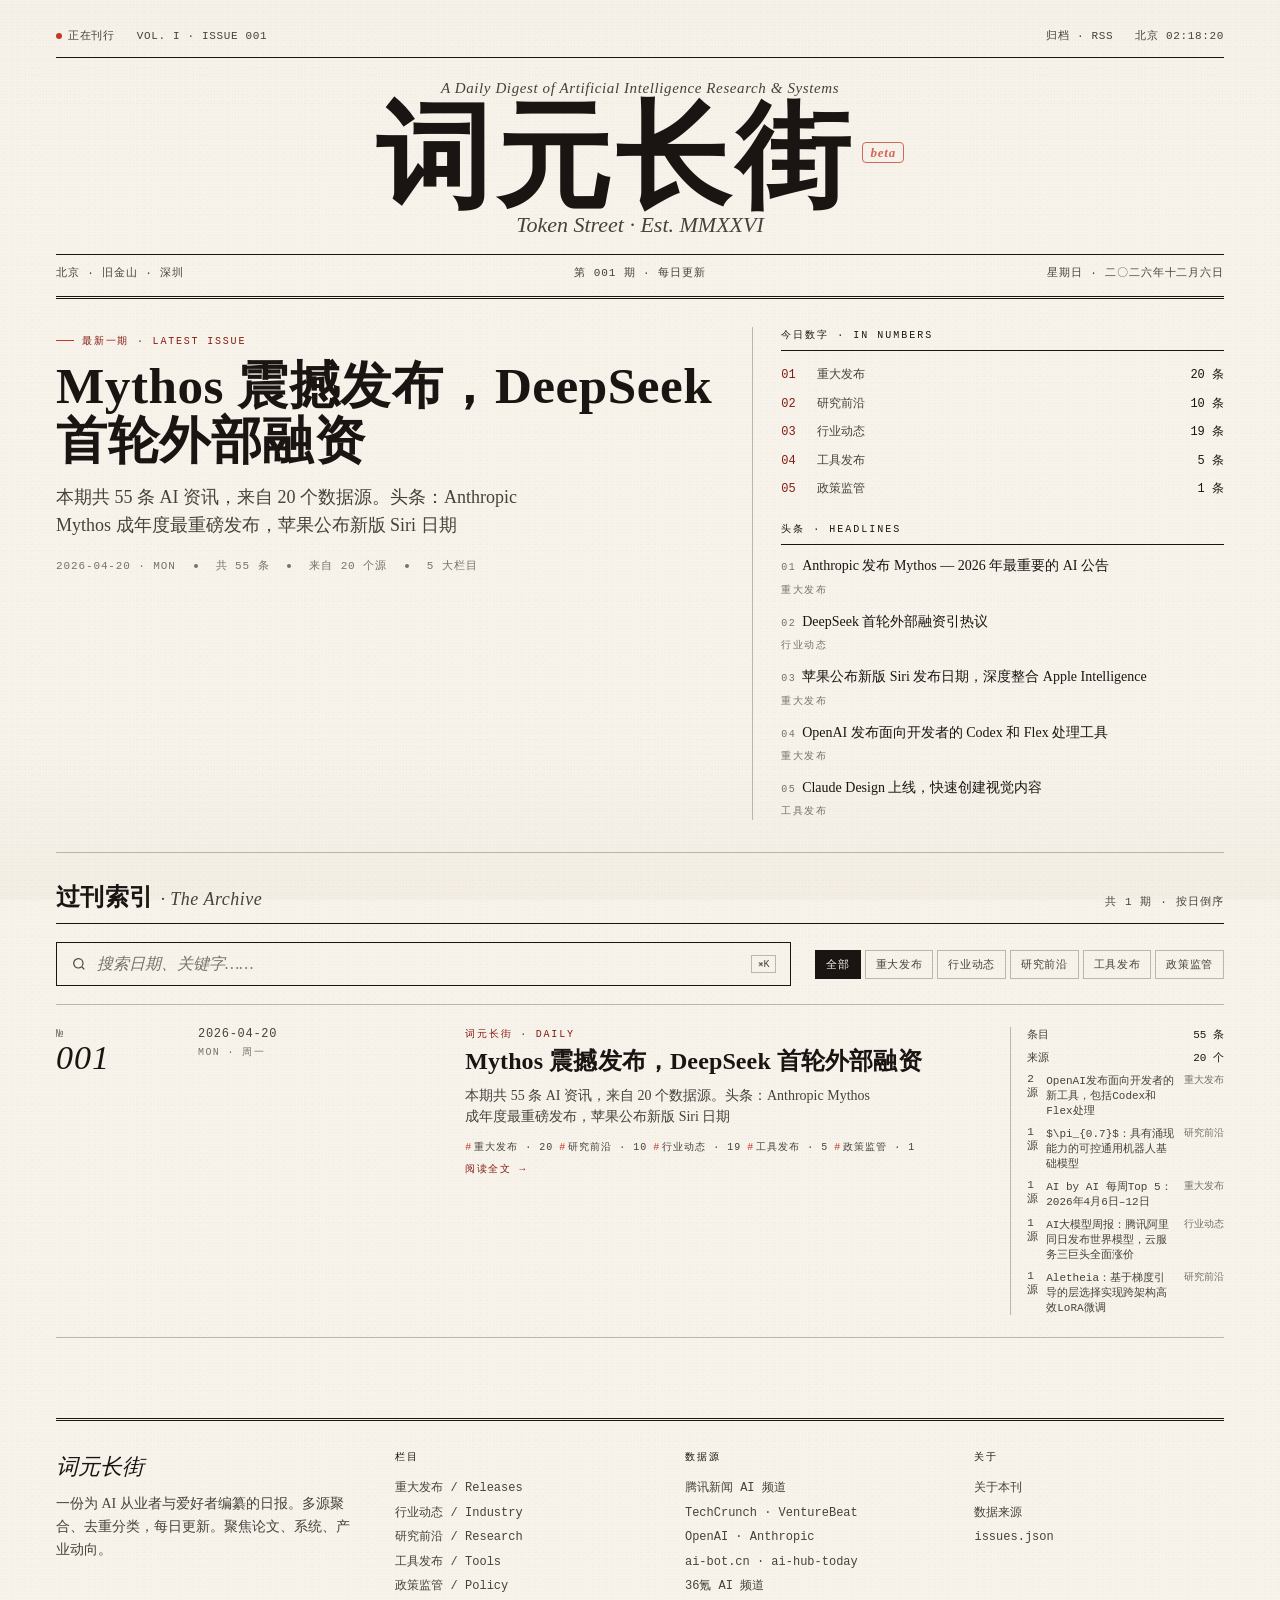
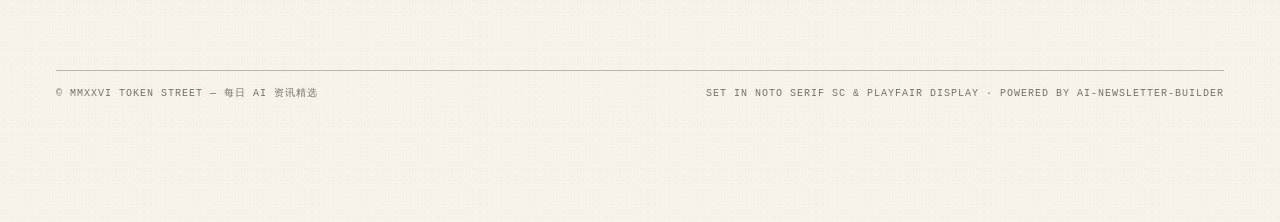
==== commit 7c4c8a04: "feat: add beta badge to masthead title" ====
--- a/site/index.html
+++ b/site/index.html
@@ -27,7 +27,7 @@
   <!-- ====== MASTHEAD ====== -->
   <header class="masthead">
     <div class="kicker">A Daily Digest of Artificial Intelligence Research &amp; Systems</div>
-    <h1><span class="cn">词元长街</span></h1>
+    <h1><span class="cn">词元长街</span><sup class="beta-tag">beta</sup></h1>
     <div class="en">Token Street &middot; Est. MMXXVI</div>
     <div class="meta-strip">
       <span class="l">北京 · 旧金山 · 深圳</span>
--- a/site/assets/style.css
+++ b/site/assets/style.css
@@ -129,6 +129,22 @@
   border-radius: 2px;
 }
 
+.beta-tag {
+  font-family: var(--display);
+  font-size: 13px;
+  font-weight: 600;
+  font-style: italic;
+  letter-spacing: .06em;
+  color: var(--accent);
+  border: 1.5px solid var(--accent);
+  border-radius: 4px;
+  padding: 2px 7px;
+  margin-left: 8px;
+  vertical-align: super;
+  line-height: 1;
+  opacity: .75;
+}
+
 .masthead .en {
   font-family: var(--display);
   font-style: italic;
@@ -555,7 +571,7 @@
   line-height: 1.6;
   color: var(--ink-soft);
   margin: 0 0 10px;
-  max-width: 64ch;
+  max-width: none;
 }
 
 .article .art-dek ul { padding-left: 18px; margin-top: 6px; }
@@ -810,6 +826,295 @@
   color: var(--ink-mute);
 }
 
+/* ─── Issue Page — tighter column ────────────────────────────────────────── */
+.paper--issue .article { grid-template-columns: 56px 1fr; }
+.paper--issue .article .art-num .art-n { font-size: 22px; }
+
+/* ─── Issue Masthead ────────────────────────────────────────────────────── */
+.paper--issue .issue-masthead {
+  margin-bottom: 32px;
+}
+
+.paper--issue .im-topbar {
+  display: grid;
+  grid-template-columns: 1fr auto 1fr;
+  align-items: center;
+  padding-bottom: 14px;
+  border-bottom: 1px solid var(--ink);
+  font-family: var(--mono);
+  font-size: 11px;
+  letter-spacing: .06em;
+  color: var(--ink-soft);
+}
+
+.paper--issue .im-topbar-home {
+  color: var(--ink-soft);
+  text-decoration: none;
+  justify-self: start;
+}
+
+.paper--issue .im-topbar-home:hover { color: var(--accent); }
+
+.paper--issue .im-topbar-brand {
+  text-align: center;
+  white-space: nowrap;
+}
+
+.paper--issue .im-brand-cn {
+  font-family: var(--serif);
+  font-weight: 700;
+  font-size: 13px;
+  letter-spacing: .08em;
+  color: var(--ink);
+}
+
+.paper--issue .im-brand-en {
+  font-family: var(--display);
+  font-style: italic;
+  font-weight: 400;
+  font-size: 13px;
+  color: var(--ink-soft);
+}
+
+.paper--issue .im-topbar-issue {
+  justify-self: end;
+  text-transform: uppercase;
+  letter-spacing: .08em;
+}
+
+.paper--issue .im-cats {
+  text-align: center;
+  font-family: var(--mono);
+  font-size: 10px;
+  letter-spacing: .22em;
+  text-transform: uppercase;
+  color: var(--accent-ink);
+  padding: 20px 0 16px;
+}
+
+.paper--issue .im-headline {
+  font-family: var(--serif);
+  font-weight: 900;
+  font-size: clamp(42px, 5vw, 72px);
+  line-height: 1.15;
+  text-align: center;
+  letter-spacing: .01em;
+  margin: 0 0 18px;
+}
+
+.paper--issue .im-summary {
+  text-align: center;
+  font-family: var(--serif);
+  font-size: 20px;
+  line-height: 1.8;
+  color: var(--ink-soft);
+  max-width: 64ch;
+  margin: 0 auto 24px;
+}
+
+.paper--issue .im-byline {
+  text-align: center;
+  font-family: var(--mono);
+  font-size: 11px;
+  letter-spacing: .12em;
+  text-transform: uppercase;
+  color: var(--ink-mute);
+  padding-top: 16px;
+  border-top: 1px solid var(--rule);
+}
+
+/* ─── Issue Body — Three-Column Grid ───────────────────────────────────── */
+.paper--issue .issue-body {
+  display: grid;
+  grid-template-columns: 200px 1fr 200px;
+  gap: 40px;
+  align-items: start;
+}
+
+/* ─── Left Sidebar ─────────────────────────────────────────────────────── */
+.paper--issue .issue-sidebar-left {
+  position: sticky;
+  top: 28px;
+  align-self: start;
+}
+
+.paper--issue .sidebar-heading {
+  font-family: var(--mono);
+  font-size: 10px;
+  font-weight: 500;
+  letter-spacing: .18em;
+  text-transform: uppercase;
+  color: var(--accent-ink);
+  margin: 0 0 12px;
+  padding-bottom: 8px;
+  border-bottom: 1px solid var(--ink);
+}
+
+.paper--issue .sidebar-rule {
+  border: none;
+  border-top: 1px solid var(--rule);
+  margin: 18px 0;
+}
+
+.paper--issue .toc-list {
+  list-style: none;
+  padding: 0;
+  margin: 0;
+}
+
+.paper--issue .toc-item {
+  padding: 4px 0;
+}
+
+.paper--issue .toc-link {
+  display: flex;
+  gap: 6px;
+  align-items: baseline;
+  font-family: var(--mono);
+  font-size: 12px;
+  color: var(--ink-soft);
+  text-decoration: none;
+  line-height: 1.6;
+  transition: color .15s;
+}
+
+.paper--issue .toc-link:hover {
+  color: var(--accent);
+}
+
+.paper--issue .toc-num {
+  color: var(--accent-ink);
+  flex: 0 0 auto;
+}
+
+.paper--issue .toc-name {
+  flex: 1;
+}
+
+.paper--issue .toc-count {
+  color: var(--ink-mute);
+  flex: 0 0 auto;
+}
+
+.paper--issue .stats-list {
+  list-style: none;
+  padding: 0;
+  margin: 0;
+}
+
+.paper--issue .stat-item {
+  display: flex;
+  justify-content: space-between;
+  font-family: var(--mono);
+  font-size: 12px;
+  color: var(--ink-soft);
+  padding: 4px 0;
+  line-height: 1.6;
+}
+
+.paper--issue .stat-value {
+  color: var(--ink);
+  font-weight: 500;
+}
+
+/* ─── Center Content ───────────────────────────────────────────────────── */
+.paper--issue .issue-content {
+  min-width: 0;
+}
+
+/* ─── Right Sidebar ────────────────────────────────────────────────────── */
+.paper--issue .issue-sidebar-right {
+  position: sticky;
+  top: 28px;
+  align-self: start;
+}
+
+.paper--issue .sources-list {
+  list-style: none;
+  padding: 0;
+  margin: 0;
+}
+
+.paper--issue .source-item {
+  padding: 3px 0 6px;
+}
+
+.paper--issue .source-row {
+  display: flex;
+  justify-content: space-between;
+  align-items: baseline;
+  font-family: var(--mono);
+  font-size: 11px;
+  line-height: 1.5;
+  gap: 6px;
+}
+
+.paper--issue .source-name {
+  color: var(--ink-soft);
+  overflow: hidden;
+  text-overflow: ellipsis;
+  white-space: nowrap;
+  min-width: 0;
+}
+
+.paper--issue .source-count {
+  color: var(--ink);
+  font-weight: 500;
+  flex: 0 0 auto;
+}
+
+.paper--issue .source-bar {
+  height: 3px;
+  background: var(--rule);
+  margin-top: 3px;
+  border-radius: 1px;
+  overflow: hidden;
+}
+
+.paper--issue .source-bar-fill {
+  height: 100%;
+  background: var(--accent);
+  border-radius: 1px;
+  transition: width .3s ease;
+}
+
+/* ─── Issue Page Responsive Overrides ──────────────────────────────────── */
+@media (max-width: 1080px) {
+  .paper--issue .issue-body {
+    grid-template-columns: 180px 1fr;
+    gap: 28px;
+  }
+  .paper--issue .issue-sidebar-right {
+    display: none;
+  }
+}
+
+@media (max-width: 900px) {
+  .paper--issue .issue-body {
+    grid-template-columns: 1fr;
+    gap: 0;
+  }
+  .paper--issue .issue-sidebar-left,
+  .paper--issue .issue-sidebar-right {
+    display: none;
+  }
+  .paper--issue .im-topbar {
+    grid-template-columns: auto 1fr auto;
+    font-size: 10px;
+    gap: 8px;
+  }
+  .paper--issue .im-headline {
+    font-size: clamp(28px, 5vw, 48px);
+  }
+  .paper--issue .im-summary {
+    font-size: 16px;
+  }
+  .paper--issue .im-cats {
+    font-size: 9px;
+    letter-spacing: .14em;
+  }
+}
+
 /* ─── Responsive ─────────────────────────────────────────────────────────── */
 @media (max-width: 900px) {
   .paper { padding: 20px 20px 80px; }
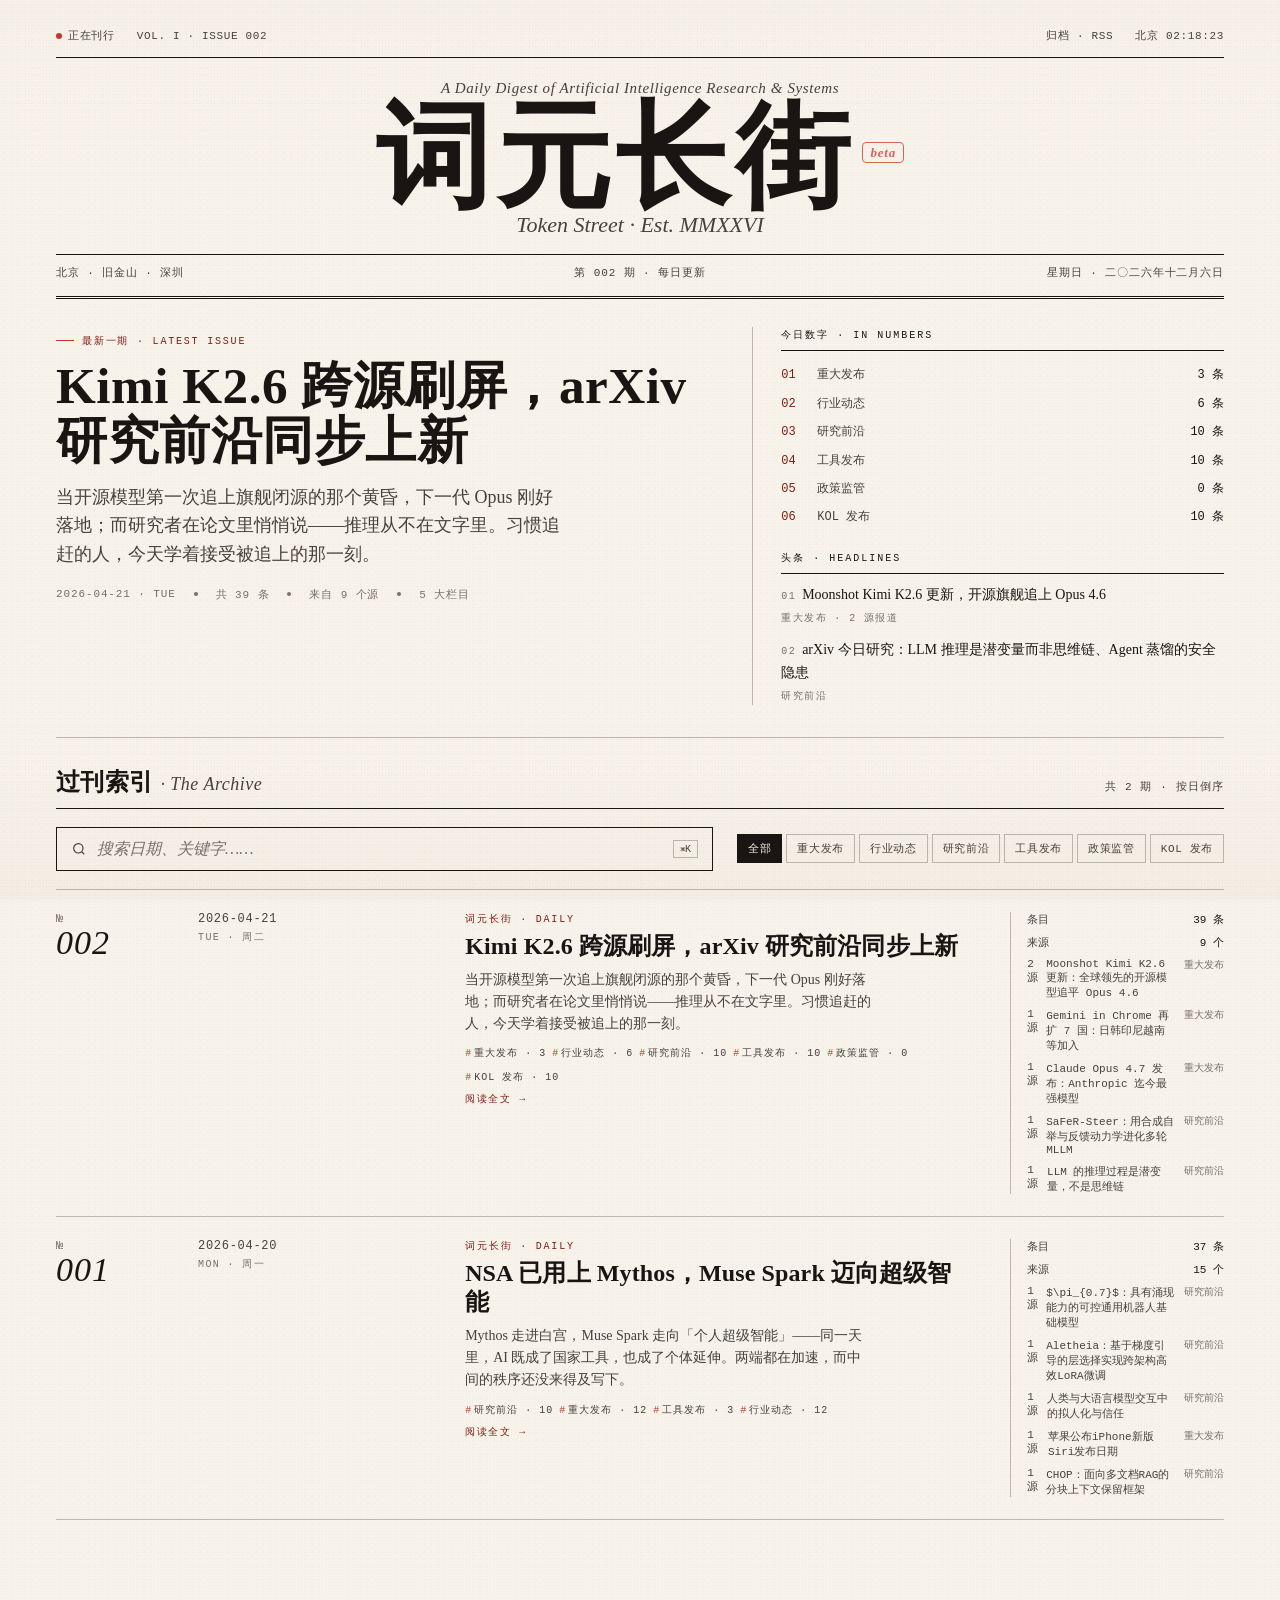
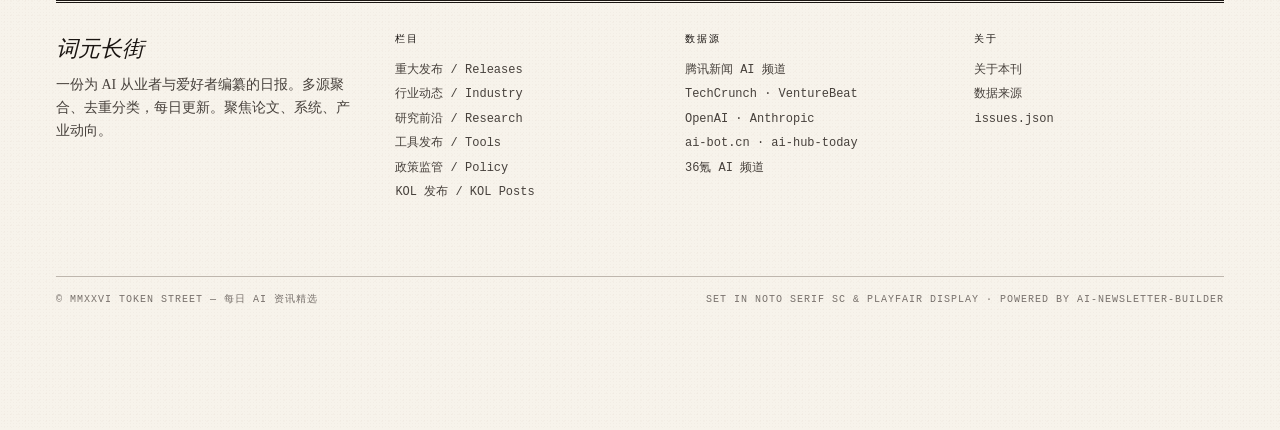
==== commit 943eaeb3: "feat: add KOL 发布 category + cross-day dedupe + 5 new sources - New KOL 发布 category: routes follow-bu" ====
--- a/site/index.html
+++ b/site/index.html
@@ -72,6 +72,7 @@
       <button class="chip" data-cat="research-frontier">研究前沿</button>
       <button class="chip" data-cat="tools-release">工具发布</button>
       <button class="chip" data-cat="policy-regulation">政策监管</button>
+      <button class="chip" data-cat="kol-posts">KOL 发布</button>
     </div>
   </div>
 
@@ -92,6 +93,7 @@
         <li>研究前沿 / Research</li>
         <li>工具发布 / Tools</li>
         <li>政策监管 / Policy</li>
+        <li>KOL 发布 / KOL Posts</li>
       </ul>
     </div>
     <div>
@@ -153,7 +155,8 @@
     'industry-business': '\u884C\u4E1A\u52A8\u6001',
     'research-frontier': '\u7814\u7A76\u524D\u6CBF',
     'tools-release':     '\u5DE5\u5177\u53D1\u5E03',
-    'policy-regulation': '\u653F\u7B56\u76D1\u7BA1'
+    'policy-regulation': '\u653F\u7B56\u76D1\u7BA1',
+    'kol-posts':         'KOL \u53D1\u5E03'
   };
   var DOW_ZH = {SUN:'\u5468\u65E5',MON:'\u5468\u4E00',TUE:'\u5468\u4E8C',WED:'\u5468\u4E09',THU:'\u5468\u56DB',FRI:'\u5468\u4E94',SAT:'\u5468\u516D'};
 
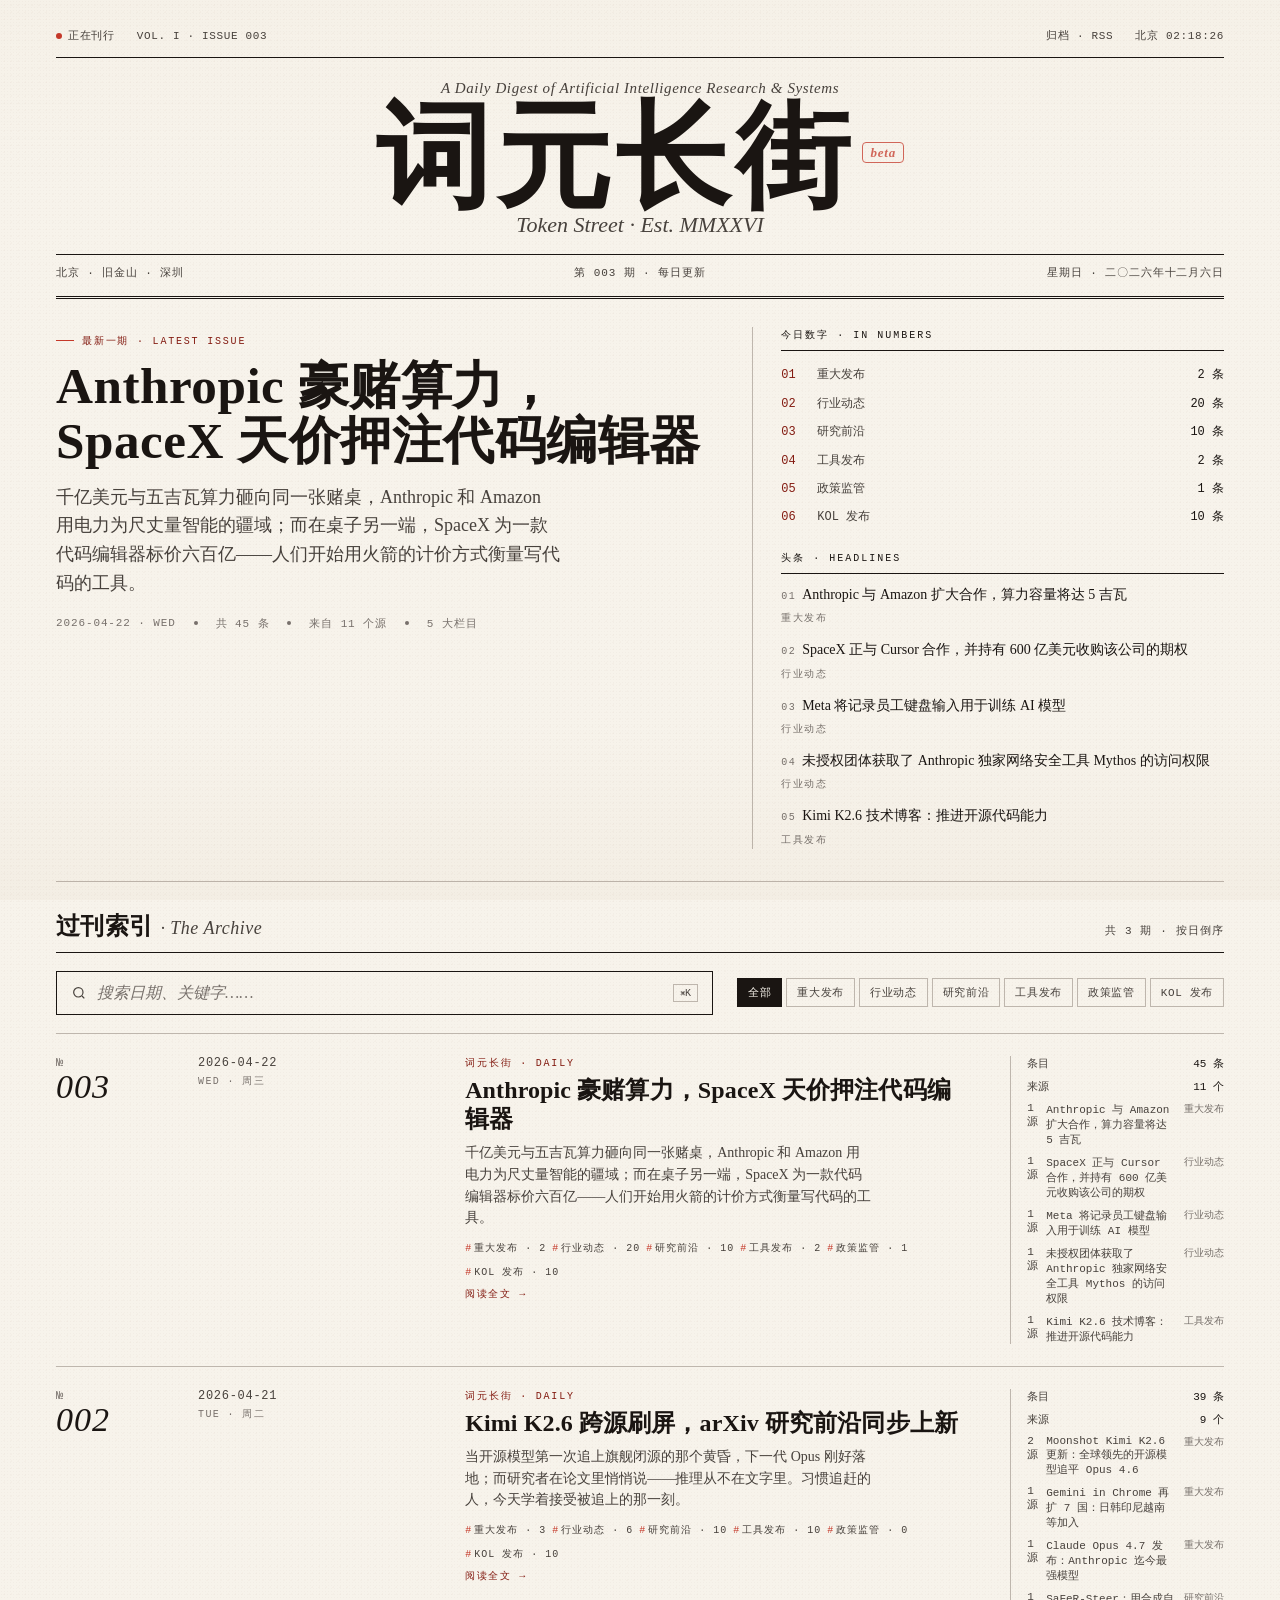
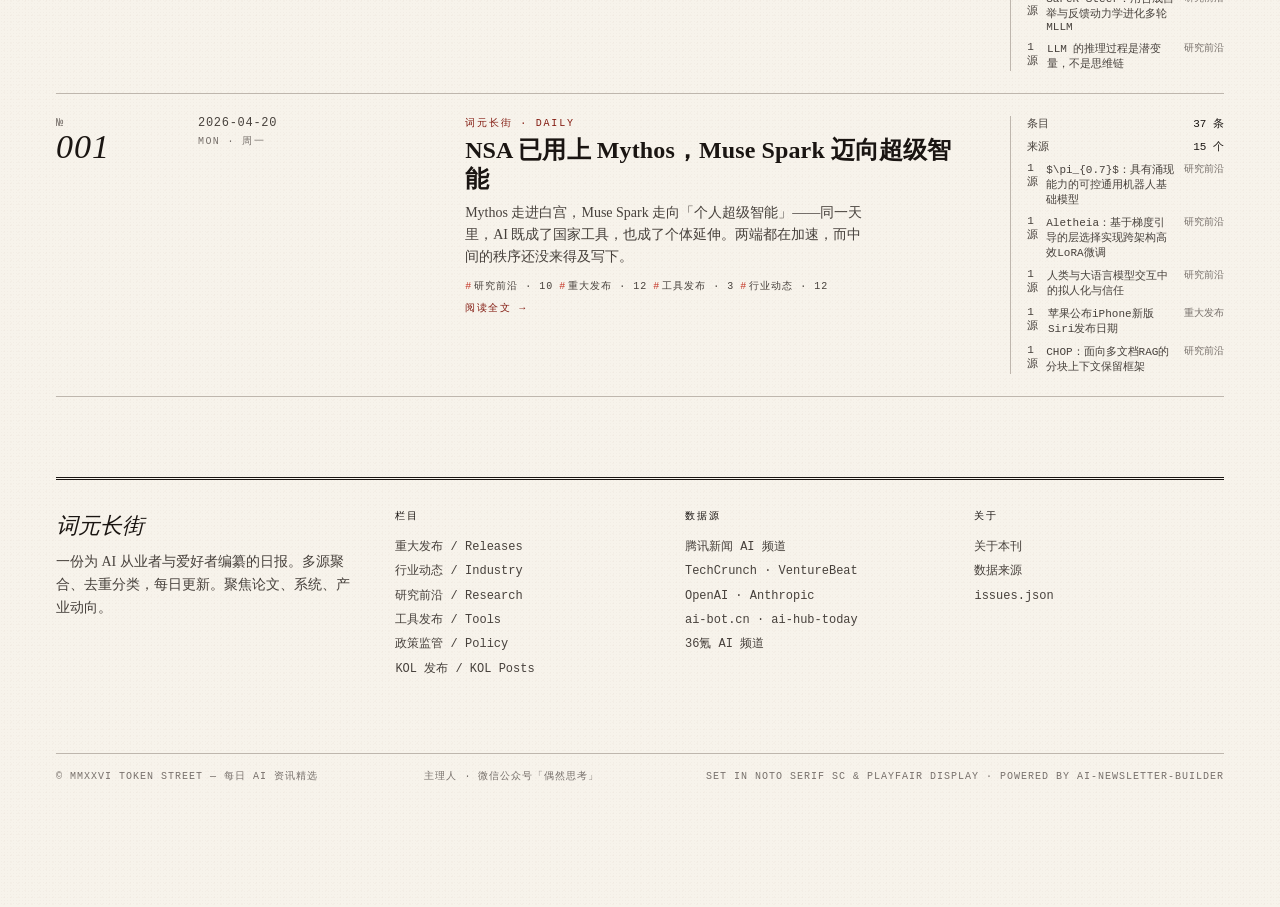
==== commit 85df9611: "feat(site): add WeChat 公众号 to footer + bump follow-builders - Footer adds a third span "主理人 · 微信公众号「" ====
--- a/site/index.html
+++ b/site/index.html
@@ -116,6 +116,7 @@
     </div>
     <div class="bottom">
       <span>&copy; MMXXVI TOKEN STREET — 每日 AI 资讯精选</span>
+      <span>主理人 · 微信公众号「偶然思考」</span>
       <span>Set in Noto Serif SC &amp; Playfair Display · Powered by ai-newsletter-builder</span>
     </div>
   </footer>
--- a/site/assets/style.css
+++ b/site/assets/style.css
@@ -818,13 +818,17 @@
   padding-top: 14px;
   border-top: 1px solid var(--rule);
   display: flex;
+  flex-wrap: wrap;
   justify-content: space-between;
+  gap: 8px 20px;
   font-family: var(--mono);
   font-size: 10px;
   letter-spacing: .1em;
   text-transform: uppercase;
   color: var(--ink-mute);
 }
+.bottom > span { flex: 0 1 auto; }
+.bottom > span:nth-child(2) { text-align: center; }
 
 /* ─── Issue Page — tighter column ────────────────────────────────────────── */
 .paper--issue .article { grid-template-columns: 56px 1fr; }
@@ -1143,4 +1147,73 @@
 
 @media (max-width: 540px) {
   footer.site-footer { grid-template-columns: 1fr; }
+}
+
+/* ─── Mobile Fixes (≤900px) — higher-specificity overrides ──────────────── */
+@media (max-width: 900px) {
+  .paper--issue { padding: 16px 16px 80px; }
+
+  .paper--issue .article {
+    grid-template-columns: 1fr;
+    gap: 4px;
+    padding: 18px 0;
+  }
+  .paper--issue .article .art-num { display: none; }
+  .paper--issue .article.multi-source {
+    margin-left: 0;
+    padding-left: 12px;
+  }
+
+  .paper--issue .article h3 {
+    font-size: 18px;
+    line-height: 1.3;
+    word-break: normal;
+    overflow-wrap: break-word;
+  }
+  .paper--issue .article h3 a { word-break: normal; }
+  .paper--issue .article .art-dek {
+    font-size: 14px;
+    line-height: 1.55;
+    word-break: normal;
+    overflow-wrap: break-word;
+  }
+  .paper--issue .article .art-eyebrow {
+    font-size: 9px;
+    gap: 6px;
+    margin-bottom: 4px;
+  }
+  .paper--issue .article .art-eyebrow::before { width: 8px; }
+
+  .paper--issue .cat-head {
+    flex-wrap: wrap;
+    gap: 4px 10px;
+  }
+  .paper--issue .cat-head .cat-count { font-size: 9px; }
+
+  .paper--issue .article .art-meta {
+    flex-wrap: wrap;
+    gap: 4px 8px;
+    font-size: 9px;
+  }
+  .paper--issue .article .art-meta .sep { display: none; }
+  .paper--issue .article .alt-urls li {
+    word-break: break-all;
+    font-size: 11px;
+  }
+
+  .paper--issue .im-topbar-brand { font-size: 11px; }
+  .paper--issue .im-topbar-issue,
+  .paper--issue .im-topbar-home { font-size: 10px; }
+}
+
+@media (max-width: 540px) {
+  .paper--issue { padding: 12px 14px 60px; }
+  .paper--issue .article h3 { font-size: 17px; }
+  .paper--issue .article .art-dek { font-size: 13.5px; }
+  .paper--issue .im-topbar {
+    grid-template-columns: auto auto;
+    row-gap: 4px;
+  }
+  .paper--issue .im-topbar-brand { grid-column: 1 / -1; text-align: left; }
+  .paper--issue .im-topbar-issue { justify-self: end; }
 }
